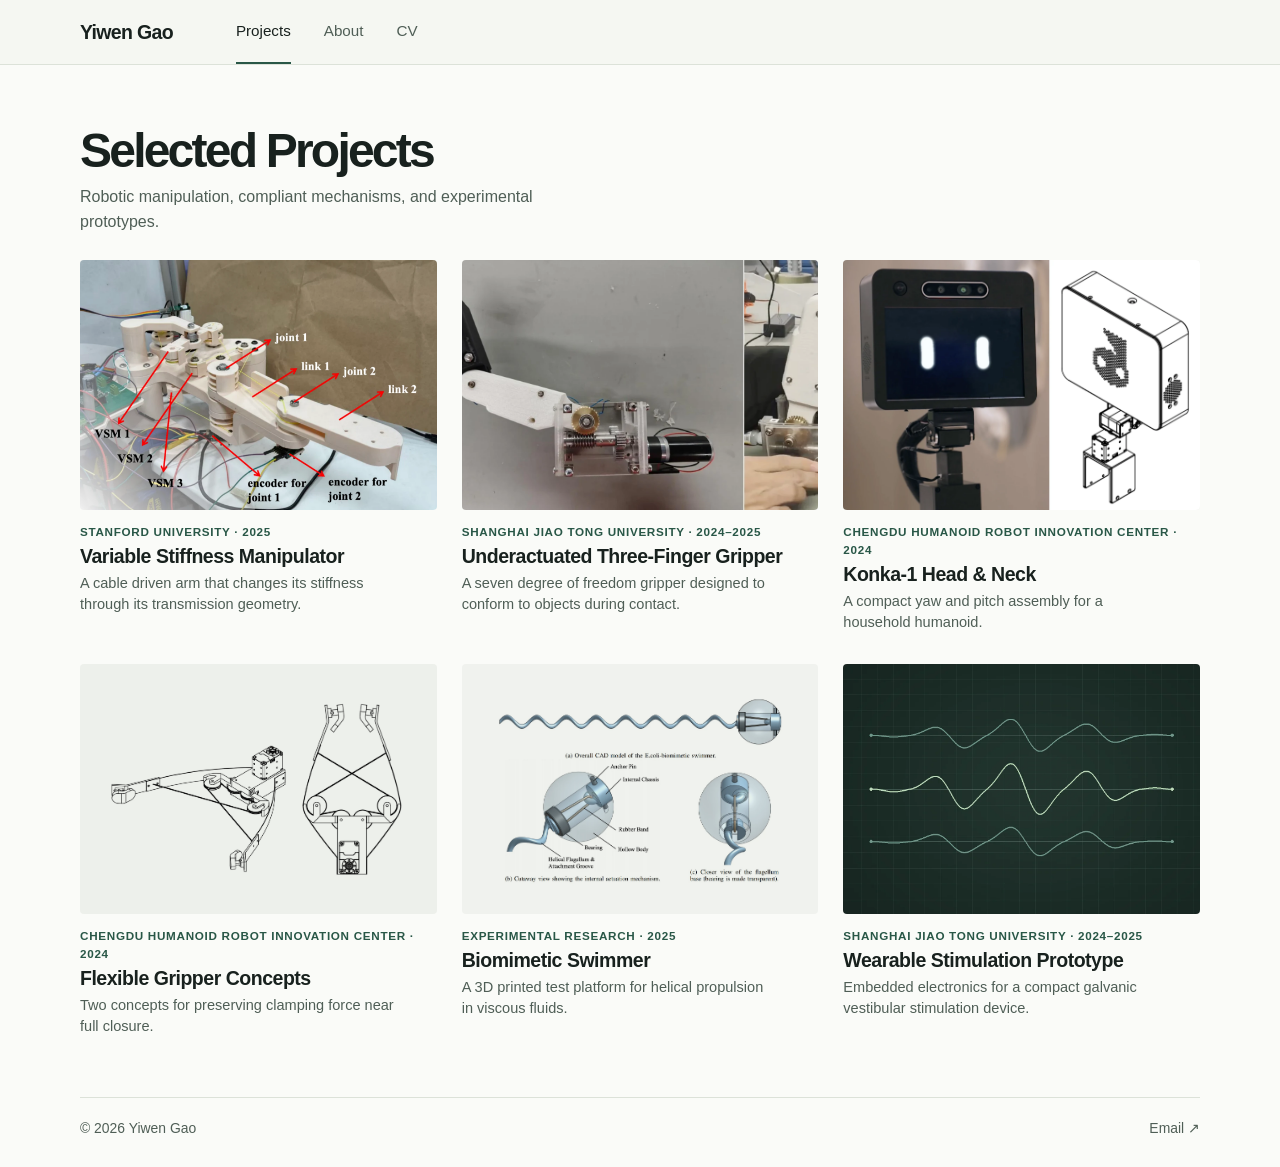
==== index.html @ 22a14920 "Publish Yiwen Gao’s engineering portfolio" ====
<!doctype html>
<html lang="en">
<head>
  <meta charset="utf-8">
  <meta name="viewport" content="width=device-width, initial-scale=1">
  <meta name="description" content="Engineering portfolio of Yiwen Gao, a Penn MEAM graduate student working on robotic manipulation, compliant mechanisms, and experimental prototypes.">
  <meta name="theme-color" content="#fafbf8">
  <title>Yiwen Gao — Projects</title>
  <link rel="icon" href="icon.png" type="image/png">
  <link rel="stylesheet" href="style.css">
</head>
<body>
  <a href="#main" class="skip">Skip to content</a>
  <header class="site-header">
    <div class="wrap header-inner">
      <a class="brand" href="index.html">Yiwen Gao</a>
      <nav aria-label="Main navigation"><a href="index.html" aria-current="page">Projects</a><a href="about.html">About</a><a href="cv.html">CV</a></nav>
    </div>
  </header>
  <main id="main" class="wrap">
    <section class="intro" aria-labelledby="home-title">
      <h1 id="home-title">Selected Projects</h1>
      <p>Robotic manipulation, compliant mechanisms, and experimental prototypes.</p>
    </section>
    <ul class="project-grid" role="list">
      <li class="tile tile-variable-stiffness">
        <a class="tile-link" href="variable-stiffness.html">
          <span class="tile-media"><img src="vsm-prototype.webp" alt="" decoding="async"><span class="tile-arrow" aria-hidden="true">↗</span></span>
          <span class="tile-meta">Stanford University · 2025</span>
          <h2>Variable Stiffness Manipulator</h2>
          <p>A cable driven arm that changes its stiffness through its transmission geometry.</p>
        </a>
      </li><li class="tile tile-underactuated-gripper">
        <a class="tile-link" href="underactuated-gripper.html">
          <span class="tile-media"><img src="underactuated-finger.webp" alt="" decoding="async"><span class="tile-arrow" aria-hidden="true">↗</span></span>
          <span class="tile-meta">Shanghai Jiao Tong University · 2024–2025</span>
          <h2>Underactuated Three-Finger Gripper</h2>
          <p>A seven degree of freedom gripper designed to conform to objects during contact.</p>
        </a>
      </li><li class="tile tile-konka-head">
        <a class="tile-link" href="konka-head.html">
          <span class="tile-media"><img src="konka-head.webp" alt="" decoding="async"><span class="tile-arrow" aria-hidden="true">↗</span></span>
          <span class="tile-meta">Chengdu Humanoid Robot Innovation Center · 2024</span>
          <h2>Konka-1 Head &amp; Neck</h2>
          <p>A compact yaw and pitch assembly for a household humanoid.</p>
        </a>
      </li><li class="tile tile-flexible-gripper">
        <a class="tile-link" href="flexible-gripper.html">
          <span class="tile-media"><img src="fin-ray-tendon.webp" alt="" decoding="async"><span class="tile-arrow" aria-hidden="true">↗</span></span>
          <span class="tile-meta">Chengdu Humanoid Robot Innovation Center · 2024</span>
          <h2>Flexible Gripper Concepts</h2>
          <p>Two concepts for preserving clamping force near full closure.</p>
        </a>
      </li><li class="tile tile-biomimetic-swimmer">
        <a class="tile-link" href="biomimetic-swimmer.html">
          <span class="tile-media"><img src="swimmer-design.webp" alt="" decoding="async"><span class="tile-arrow" aria-hidden="true">↗</span></span>
          <span class="tile-meta">Experimental research · 2025</span>
          <h2>Biomimetic Swimmer</h2>
          <p>A 3D printed test platform for helical propulsion in viscous fluids.</p>
        </a>
      </li><li class="tile tile-wearable-stimulation">
        <a class="tile-link" href="wearable-stimulation.html">
          <span class="tile-media"><img src="wearable-signal.webp" alt="" decoding="async"><span class="tile-arrow" aria-hidden="true">↗</span></span>
          <span class="tile-meta">Shanghai Jiao Tong University · 2024–2025</span>
          <h2>Wearable Stimulation Prototype</h2>
          <p>Embedded electronics for a compact galvanic vestibular stimulation device.</p>
        </a>
      </li>
    </ul></main>
  <footer class="wrap footer">
    <span>© 2026 Yiwen Gao</span>
    <a href="mailto:gyiwen618@gmail.com">Email <span aria-hidden="true">↗</span></a>
  </footer>
</body>
</html>
---- style.css ----
:root {
  color-scheme: light;
  --paper: #fafbf8;
  --ink: #18211e;
  --muted: #4f5e56;
  --rule: #dce2d9;
  --accent: #295747;
  --surface: #eef1eb;
  --font: "Inter", -apple-system, BlinkMacSystemFont, "Segoe UI", sans-serif;
}
*, *::before, *::after { box-sizing: border-box; }
body { margin: 0; background: var(--paper); color: var(--ink); font: 16px/1.55 var(--font); }
a { color: inherit; text-underline-offset: .2em; }
a:focus-visible { outline: 2px solid var(--accent); outline-offset: 4px; }
img { display: block; max-width: 100%; }
.wrap { width: min(1120px, calc(100% - 72px)); margin-inline: auto; }
.skip { position: absolute; left: 12px; top: 12px; padding: 8px 16px; background: white; transform: translateY(-150%); z-index: 5; }
.skip:focus { transform: translateY(0); }
.site-header { border-bottom: 1px solid var(--rule); background: #f5f7f2; }
.header-inner { display: flex; align-items: center; gap: clamp(20px, 5vw, 63px); min-height: 62px; }
.brand { font-size: 1.22rem; font-weight: 690; letter-spacing: -.035em; text-decoration: none; white-space: nowrap; }
nav { display: flex; gap: clamp(16px, 3vw, 33px); align-items: stretch; }
nav a { display: inline-flex; align-items: center; padding-block: 19px; text-decoration: none; color: var(--muted); font-size: .95rem; border-bottom: 2px solid transparent; }
nav a[aria-current] { color: var(--ink); border-color: var(--accent); }
nav a:hover, footer a:hover, .back:hover, .project-next a:hover, .about-links a:hover { color: var(--accent); }
.intro { padding-block: clamp(32px, 5.6vw, 61px) 25px; }
h1, h2, h3, p { margin: 0; }
h1 { font-size: clamp(2.18rem, 5vw, 3.55rem); line-height: 1.06; letter-spacing: -.058em; font-weight: 680; }
.intro h1 { font-size: clamp(2.05rem, 4vw, 3rem); }
.intro p { margin-top: 9px; color: var(--muted); max-width: 56ch; }
.project-grid { list-style: none; padding: 0; margin: 0; display: grid; grid-template-columns: repeat(3, minmax(0, 1fr)); gap: 31px 25px; }
.tile-link { text-decoration: none; display: block; border-radius: 4px; height: 100%; }
.tile-media { position: relative; display: block; overflow: hidden; background: var(--surface); aspect-ratio: 10 / 7; border-radius: 4px; }
.tile-media img { width: 100%; height: 100%; object-fit: cover; transition: transform 240ms ease; }
.tile-underactuated-gripper .tile-media img { object-position: 28% center; }
.tile-konka-head .tile-media img { object-position: 35% center; }
.tile-flexible-gripper .tile-media img, .tile-biomimetic-swimmer .tile-media img { object-fit: contain; padding: 8%; mix-blend-mode: multiply; }
.tile-flexible-gripper .tile-media { background: #edf0eb; }
.tile-biomimetic-swimmer .tile-media { background: #f0f2ee; }
.tile-arrow { position: absolute; right: 10px; top: 10px; display: grid; place-items: center; width: 34px; height: 34px; color: var(--ink); background: var(--paper); border-radius: 50%; opacity: 0; transform: translateY(4px); transition: opacity 180ms ease, transform 180ms ease; }
.tile-link:hover .tile-arrow, .tile-link:focus-visible .tile-arrow { opacity: 1; transform: translateY(0); }
.tile-link:hover img { transform: scale(1.025); }
.tile-link:hover h2 { text-decoration: underline; }
.tile-meta, .eyebrow { display: block; color: var(--accent); font-size: .73rem; font-weight: 660; letter-spacing: .06em; text-transform: uppercase; }
.tile-meta { margin: 13px 0 4px; }
.tile h2 { font-size: 1.22rem; line-height: 1.18; letter-spacing: -.025em; }
.tile p { margin-top: 5px; color: var(--muted); font-size: .91rem; line-height: 1.45; max-width: 39ch; }
.footer { display: flex; justify-content: space-between; align-items: baseline; gap: 12px; margin-top: 60px; padding: 20px 0 27px; border-top: 1px solid var(--rule); color: var(--muted); font-size: .87rem; }
.footer a { text-decoration: none; }
.project, .cv { max-width: 860px; margin-inline: auto; }
.back { display: inline-block; margin: 32px 0 0; text-decoration: none; color: var(--muted); font-size: .92rem; }
.back span { margin-right: 5px; }
.page-head { margin-block: clamp(36px, 6vw, 75px) 30px; }
.project .page-head { margin-top: clamp(19px, 3.7vw, 42px); }
.eyebrow { margin-bottom: 10px; }
.lead { color: var(--muted); max-width: 63ch; margin-top: 13px; font-size: clamp(1rem, 2vw, 1.2rem); }
figure { margin: 0; min-width: 0; }
figure img { border-radius: 4px; width: 100%; background: var(--surface); }
figure a { display: block; }
figure.wide img { max-height: 520px; object-fit: contain; }
figcaption { font-size: .86rem; margin-top: 8px; color: var(--muted); }
.project-section { margin: 38px 0; }
.project-section h2, .cv h2 { font-size: 1.43rem; line-height: 1.23; letter-spacing: -.025em; margin-bottom: 8px; }
.project-section p, .prose p { max-width: 69ch; }
.figures { display: grid; grid-template-columns: 1fr 1fr; align-items: start; gap: 16px; margin-top: 20px; }
.figures.single { grid-template-columns: minmax(0, 1fr); }
.figures img { max-height: 405px; object-fit: contain; }
.credit { color: var(--muted); font-size: .91rem; margin-block: 35px 20px; }
.project-next { border-top: 1px solid var(--rule); padding-top: 18px; display: flex; flex-wrap: wrap; justify-content: space-between; gap: 10px 24px; font-size: .91rem; }
.project-next a, .about-links a { text-decoration: none; }
.about { max-width: 980px; margin-inline: auto; }
.about-grid { display: grid; grid-template-columns: 1.25fr 1fr; align-items: start; gap: 36px; }
.prose p + p { margin-top: 15px; }
.about-links { display: flex; gap: 20px; flex-wrap: wrap; }
.about-links a, .cv-email { color: var(--accent); font-weight: 630; }
.about-figure { padding: 9px 9px 12px; background: var(--surface); border-radius: 5px; }
.about-figure figcaption { padding-inline: 4px; }
.cv-email { display: inline-block; margin-top: 8px; }
.cv section { margin-block: 28px; }
.cv-row { display: flex; align-items: baseline; justify-content: space-between; gap: 12px; border-top: 1px solid var(--rule); padding: 10px 0; }
.cv-row h3 { font-size: 1rem; }
.cv-row h3 a { text-decoration: none; }
.cv-row a:hover { text-decoration: underline; }
.cv-row p, .cv-row > span { color: var(--muted); font-size: .91rem; }
.cv-row > span { flex-shrink: 0; }
.plain { margin: 0; padding-left: 19px; }
.plain li + li { margin-top: 4px; }
@media (max-width: 960px) {
  .wrap { width: calc(100% - 52px); }
  .project-grid { grid-template-columns: repeat(2, minmax(0, 1fr)); }
}
@media (max-width: 580px) {
  .wrap { width: calc(100% - 36px); }
  .header-inner { min-height: 54px; justify-content: space-between; gap: 12px; }
  .brand { font-size: 1.08rem; }
  nav { gap: 13px; }
  nav a { padding-block: 15px; font-size: .86rem; }
  .project-grid, .figures, .about-grid { grid-template-columns: minmax(0, 1fr); }
  .project-grid { gap: 24px; }
  .about-grid { gap: 22px; }
  .tile-media { aspect-ratio: 10 / 6.6; }
  .cv-row { flex-direction: column; gap: 3px; }
  .footer { margin-top: 38px; }
}
@media (prefers-reduced-motion: reduce) {
  *, *::before, *::after { transition: none !important; }
}
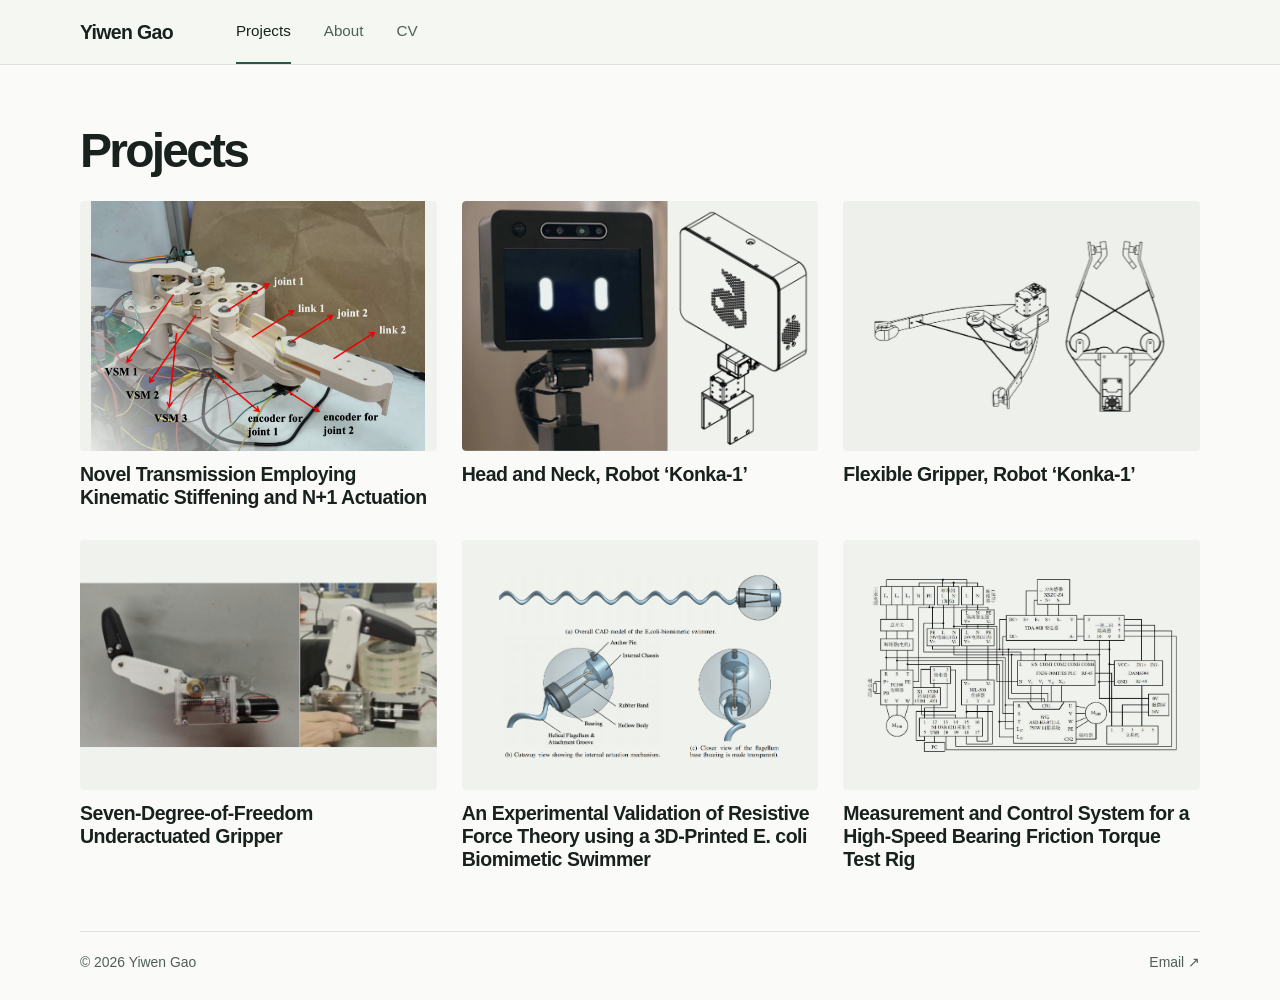
==== commit 43680f6a: "Match project pages to portfolio and add undergraduate thesis" ====
--- a/index.html
+++ b/index.html
@@ -3,9 +3,9 @@
 <head>
   <meta charset="utf-8">
   <meta name="viewport" content="width=device-width, initial-scale=1">
-  <meta name="description" content="Engineering portfolio of Yiwen Gao, a Penn MEAM graduate student working on robotic manipulation, compliant mechanisms, and experimental prototypes.">
+  <meta name="description" content="Engineering portfolio of Yiwen Gao.">
   <meta name="theme-color" content="#fafbf8">
-  <title>Yiwen Gao — Projects</title>
+  <title>Projects — Yiwen Gao</title>
   <link rel="icon" href="icon.png" type="image/png">
   <link rel="stylesheet" href="style.css">
 </head>
@@ -18,58 +18,45 @@
     </div>
   </header>
   <main id="main" class="wrap">
-    <section class="intro" aria-labelledby="home-title">
-      <h1 id="home-title">Selected Projects</h1>
-      <p>Robotic manipulation, compliant mechanisms, and experimental prototypes.</p>
-    </section>
+    <section class="intro" aria-labelledby="home-title"><h1 id="home-title">Projects</h1></section>
     <ul class="project-grid" role="list">
       <li class="tile tile-variable-stiffness">
         <a class="tile-link" href="variable-stiffness.html">
           <span class="tile-media"><img src="vsm-prototype.webp" alt="" decoding="async"><span class="tile-arrow" aria-hidden="true">↗</span></span>
-          <span class="tile-meta">Stanford University · 2025</span>
-          <h2>Variable Stiffness Manipulator</h2>
-          <p>A cable driven arm that changes its stiffness through its transmission geometry.</p>
+          <h2>Novel Transmission Employing Kinematic Stiffening and N+1 Actuation</h2>
         </a>
-      </li><li class="tile tile-underactuated-gripper">
+      </li>
+      <li class="tile tile-konka-head">
+        <a class="tile-link" href="konka-head.html">
+          <span class="tile-media"><img src="konka-head.webp" alt="" decoding="async"><span class="tile-arrow" aria-hidden="true">↗</span></span>
+          <h2>Head and Neck, Robot ‘Konka-1’</h2>
+        </a>
+      </li>
+      <li class="tile tile-flexible-gripper">
+        <a class="tile-link" href="flexible-gripper.html">
+          <span class="tile-media"><img src="fin-ray-tendon.webp" alt="" decoding="async"><span class="tile-arrow" aria-hidden="true">↗</span></span>
+          <h2>Flexible Gripper, Robot ‘Konka-1’</h2>
+        </a>
+      </li>
+      <li class="tile tile-underactuated-gripper">
         <a class="tile-link" href="underactuated-gripper.html">
           <span class="tile-media"><img src="underactuated-finger.webp" alt="" decoding="async"><span class="tile-arrow" aria-hidden="true">↗</span></span>
-          <span class="tile-meta">Shanghai Jiao Tong University · 2024–2025</span>
-          <h2>Underactuated Three-Finger Gripper</h2>
-          <p>A seven degree of freedom gripper designed to conform to objects during contact.</p>
+          <h2>Seven-Degree-of-Freedom Underactuated Gripper</h2>
         </a>
-      </li><li class="tile tile-konka-head">
-        <a class="tile-link" href="konka-head.html">
-          <span class="tile-media"><img src="konka-head.webp" alt="" decoding="async"><span class="tile-arrow" aria-hidden="true">↗</span></span>
-          <span class="tile-meta">Chengdu Humanoid Robot Innovation Center · 2024</span>
-          <h2>Konka-1 Head &amp; Neck</h2>
-          <p>A compact yaw and pitch assembly for a household humanoid.</p>
-        </a>
-      </li><li class="tile tile-flexible-gripper">
-        <a class="tile-link" href="flexible-gripper.html">
-          <span class="tile-media"><img src="fin-ray-tendon.webp" alt="" decoding="async"><span class="tile-arrow" aria-hidden="true">↗</span></span>
-          <span class="tile-meta">Chengdu Humanoid Robot Innovation Center · 2024</span>
-          <h2>Flexible Gripper Concepts</h2>
-          <p>Two concepts for preserving clamping force near full closure.</p>
-        </a>
-      </li><li class="tile tile-biomimetic-swimmer">
+      </li>
+      <li class="tile tile-biomimetic-swimmer">
         <a class="tile-link" href="biomimetic-swimmer.html">
           <span class="tile-media"><img src="swimmer-design.webp" alt="" decoding="async"><span class="tile-arrow" aria-hidden="true">↗</span></span>
-          <span class="tile-meta">Experimental research · 2025</span>
-          <h2>Biomimetic Swimmer</h2>
-          <p>A 3D printed test platform for helical propulsion in viscous fluids.</p>
+          <h2>An Experimental Validation of Resistive Force Theory using a 3D-Printed E. coli Biomimetic Swimmer</h2>
         </a>
-      </li><li class="tile tile-wearable-stimulation">
-        <a class="tile-link" href="wearable-stimulation.html">
-          <span class="tile-media"><img src="wearable-signal.webp" alt="" decoding="async"><span class="tile-arrow" aria-hidden="true">↗</span></span>
-          <span class="tile-meta">Shanghai Jiao Tong University · 2024–2025</span>
-          <h2>Wearable Stimulation Prototype</h2>
-          <p>Embedded electronics for a compact galvanic vestibular stimulation device.</p>
+      </li>
+      <li class="tile tile-bearing-test-rig">
+        <a class="tile-link" href="bearing-test-rig.html">
+          <span class="tile-media"><img src="thesis-architecture.webp" alt="" decoding="async"><span class="tile-arrow" aria-hidden="true">↗</span></span>
+          <h2>Measurement and Control System for a High-Speed Bearing Friction Torque Test Rig</h2>
         </a>
       </li>
     </ul></main>
-  <footer class="wrap footer">
-    <span>© 2026 Yiwen Gao</span>
-    <a href="mailto:gyiwen618@gmail.com">Email <span aria-hidden="true">↗</span></a>
-  </footer>
+  <footer class="wrap footer"><span>© 2026 Yiwen Gao</span><a href="mailto:gyiwen618@gmail.com">Email <span aria-hidden="true">↗</span></a></footer>
 </body>
-</html>+</html>
--- a/style.css
+++ b/style.css
@@ -31,7 +31,7 @@
 .project-grid { list-style: none; padding: 0; margin: 0; display: grid; grid-template-columns: repeat(3, minmax(0, 1fr)); gap: 31px 25px; }
 .tile-link { text-decoration: none; display: block; border-radius: 4px; height: 100%; }
 .tile-media { position: relative; display: block; overflow: hidden; background: var(--surface); aspect-ratio: 10 / 7; border-radius: 4px; }
-.tile-media img { width: 100%; height: 100%; object-fit: cover; transition: transform 240ms ease; }
+.tile-media img { width: 100%; height: 100%; object-fit: contain; transition: transform 240ms ease; }
 .tile-underactuated-gripper .tile-media img { object-position: 28% center; }
 .tile-konka-head .tile-media img { object-position: 35% center; }
 .tile-flexible-gripper .tile-media img, .tile-biomimetic-swimmer .tile-media img { object-fit: contain; padding: 8%; mix-blend-mode: multiply; }
@@ -105,3 +105,26 @@
 @media (prefers-reduced-motion: reduce) {
   *, *::before, *::after { transition: none !important; }
 }
+
+.tile h2 { margin-top: 12px; }
+.tile-media { background: #f0f2ee; }
+.tile-media img { mix-blend-mode: multiply; }
+.tile-bearing-test-rig .tile-media img { padding: 6%; }
+.portfolio-project h1 { font-size: clamp(1.92rem, 4.5vw, 3.1rem); line-height: 1.13; }
+.project-byline { font-size: .96rem; color: var(--muted); margin-top: 7px; }
+.project-byline + .project-byline { margin-top: 3px; }
+.project-figure { max-width: 770px; margin: 23px auto; }
+.project-figure img { height: auto; max-height: 590px; object-fit: contain; background: #fff; }
+.project-figure.portrait-figure { max-width: 560px; }
+.project-figure.portrait-figure img { width: auto; max-width: 100%; margin-inline: auto; }
+.project-section h3 { margin-top: 24px; }
+.project-section h4 { margin: 20px 0 8px; }
+.project-section p { margin-block: 10px; }
+.project-section li + li { margin-top: 7px; }
+.on-this-page { display: flex; gap: 24px; border-block: 1px solid var(--rule); }
+.on-this-page a { padding-block: 10px; color: var(--accent); }
+.formula { display: grid; grid-template-columns: 1fr auto; gap: 10px; align-items: center; margin: 16px auto; max-width: 62ch; }
+.thesis-stats { display: grid; grid-template-columns: 1fr 1fr; gap: 16px; margin-block: 24px; }
+.thesis-stats div { border-top: 1px solid var(--rule); padding: 10px 0; }
+.thesis-stats dt { color: var(--muted); font-size: .9rem; }
+.thesis-stats dd { margin: 0; font-size: clamp(1.2rem, 4.5vw, 1.8rem); font-weight: 650; }
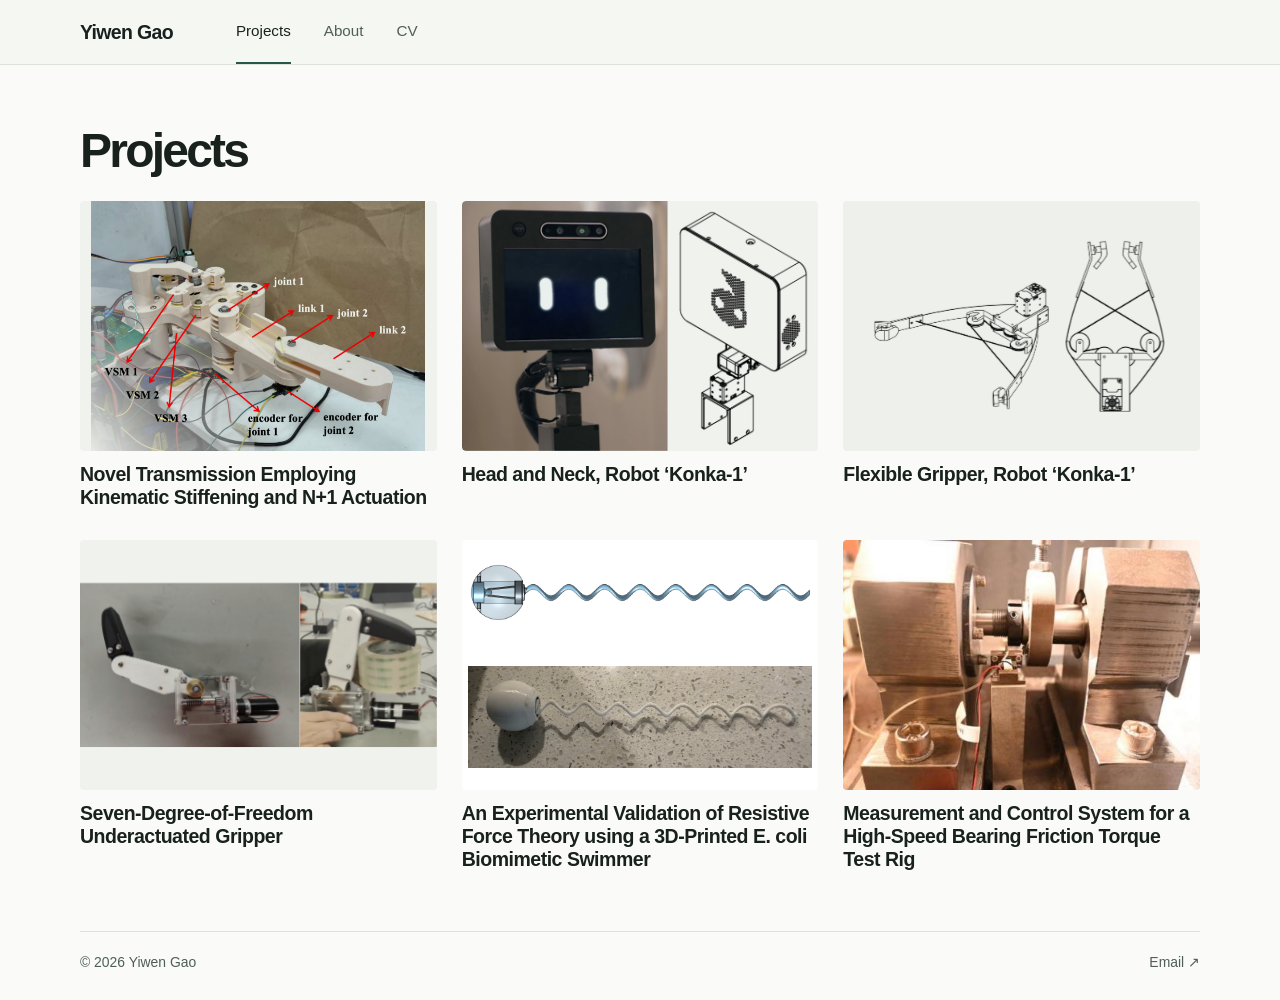
==== commit f691edbd: "Update project covers and add test rig video" ====
--- a/index.html
+++ b/index.html
@@ -46,13 +46,13 @@
       </li>
       <li class="tile tile-biomimetic-swimmer">
         <a class="tile-link" href="biomimetic-swimmer.html">
-          <span class="tile-media"><img src="swimmer-design.webp" alt="" decoding="async"><span class="tile-arrow" aria-hidden="true">↗</span></span>
+          <span class="tile-media"><span class="cover-stack" aria-hidden="true"><img src="swimmer-model.png" alt="" decoding="async"><img src="swimmer-built.jpg" alt="" decoding="async"></span><span class="tile-arrow" aria-hidden="true">↗</span></span>
           <h2>An Experimental Validation of Resistive Force Theory using a 3D-Printed E. coli Biomimetic Swimmer</h2>
         </a>
       </li>
       <li class="tile tile-bearing-test-rig">
         <a class="tile-link" href="bearing-test-rig.html">
-          <span class="tile-media"><img src="thesis-architecture.webp" alt="" decoding="async"><span class="tile-arrow" aria-hidden="true">↗</span></span>
+          <span class="tile-media"><img src="bearing-cover.jpg" alt="" decoding="async"><span class="tile-arrow" aria-hidden="true">↗</span></span>
           <h2>Measurement and Control System for a High-Speed Bearing Friction Torque Test Rig</h2>
         </a>
       </li>
--- a/style.css
+++ b/style.css
@@ -128,3 +128,14 @@
 .thesis-stats div { border-top: 1px solid var(--rule); padding: 10px 0; }
 .thesis-stats dt { color: var(--muted); font-size: .9rem; }
 .thesis-stats dd { margin: 0; font-size: clamp(1.2rem, 4.5vw, 1.8rem); font-weight: 650; }
+
+/* Paired CAD and prototype images are one cover on the swimmer card. */
+.tile-biomimetic-swimmer .tile-media { background: #fff; }
+.tile-media .cover-stack { display: grid; grid-template-rows: 42% 58%; width: 100%; height: 100%; overflow: hidden; }
+.tile-media .cover-stack img { width: 100%; height: 100%; object-fit: contain; padding: 3px 6px; mix-blend-mode: normal; }
+.tile-bearing-test-rig .tile-media img { padding: 0; object-fit: cover; mix-blend-mode: normal; }
+.project-cover-pair { display: grid; grid-template-rows: auto auto; gap: 12px; margin: 20px auto 32px; width: min(100%, 780px); }
+.project-cover-pair img { display: block; width: 100%; height: auto; max-height: 280px; object-fit: contain; background: #fff; border-radius: 4px; }
+.bearing-cover-figure { width: min(100%, 750px); }
+.bearing-cover-figure img { width: 100%; max-height: 520px; object-fit: cover; }
+.project-video { display: block; width: 100%; max-height: 560px; background: #111; border-radius: 4px; }
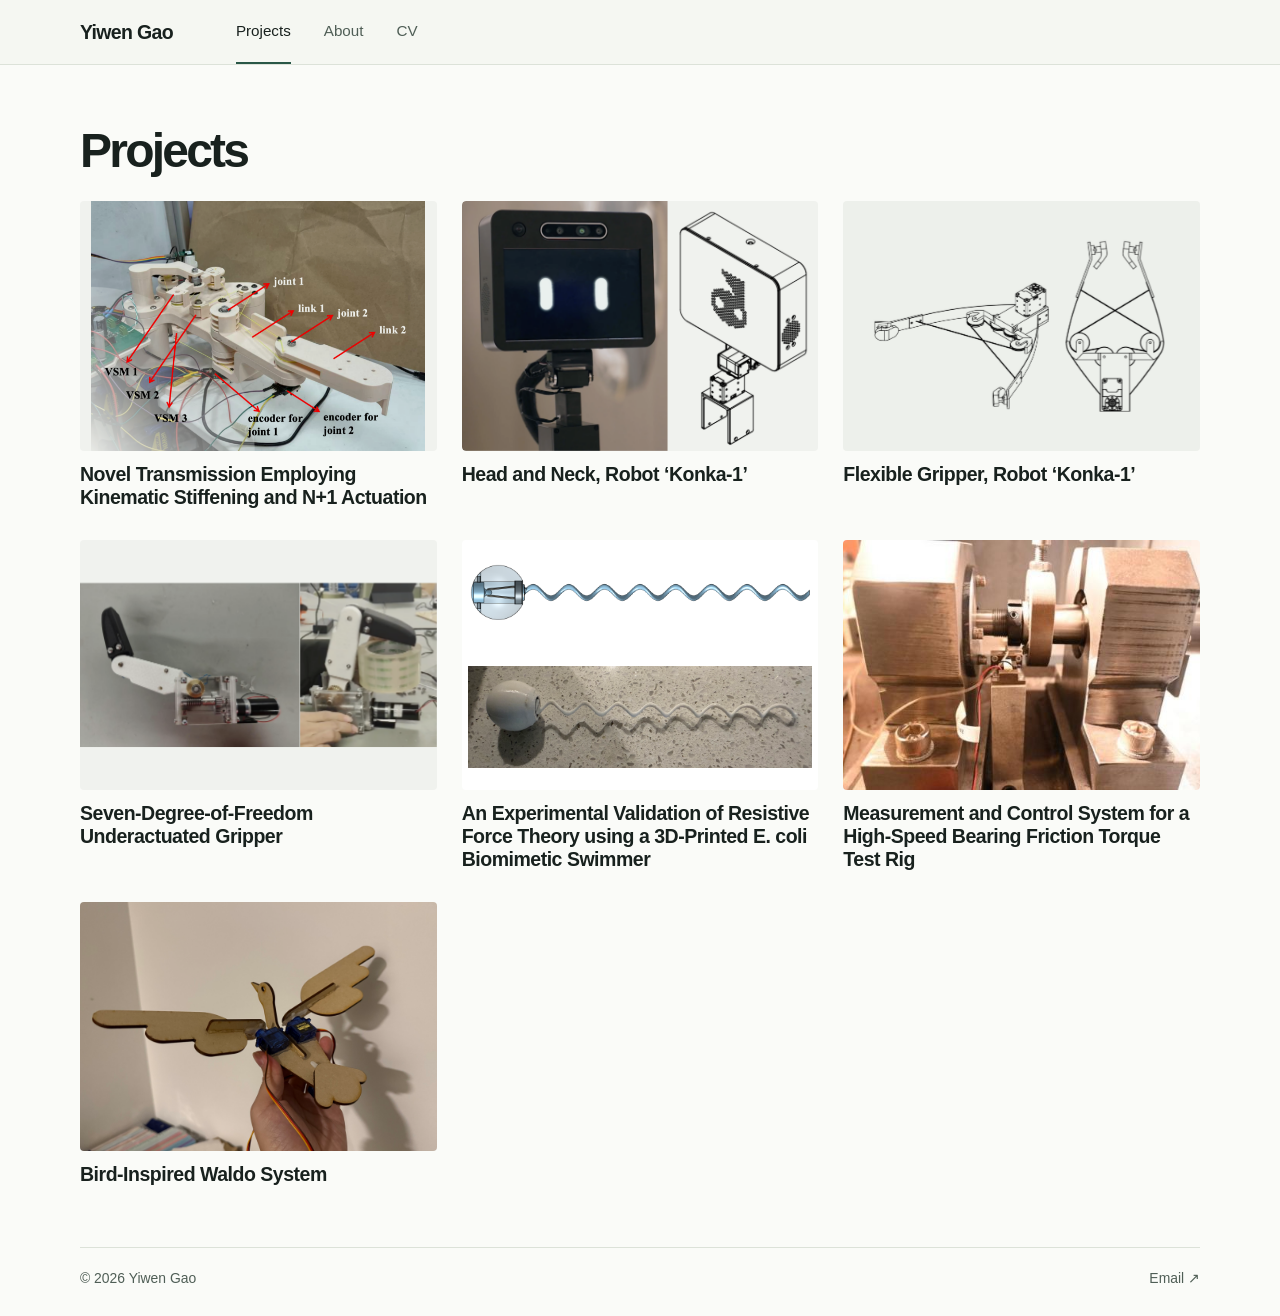
==== commit 8452e4a9: "Add bird-inspired Waldo project and gripper videos" ====
--- a/index.html
+++ b/index.html
@@ -56,6 +56,12 @@
           <h2>Measurement and Control System for a High-Speed Bearing Friction Torque Test Rig</h2>
         </a>
       </li>
+      <li class="tile tile-bird-waldo">
+        <a class="tile-link" href="bird-waldo.html">
+          <span class="tile-media"><img src="bird-waldo-prototype.jpg" alt="" decoding="async"><span class="tile-arrow" aria-hidden="true">↗</span></span>
+          <h2>Bird-Inspired Waldo System</h2>
+        </a>
+      </li>
     </ul></main>
   <footer class="wrap footer"><span>© 2026 Yiwen Gao</span><a href="mailto:gyiwen618@gmail.com">Email <span aria-hidden="true">↗</span></a></footer>
 </body>
--- a/style.css
+++ b/style.css
@@ -139,3 +139,7 @@
 .bearing-cover-figure { width: min(100%, 750px); }
 .bearing-cover-figure img { width: 100%; max-height: 520px; object-fit: cover; }
 .project-video { display: block; width: 100%; max-height: 560px; background: #111; border-radius: 4px; }
+
+.tile-bird-waldo .tile-media img { object-fit: cover; mix-blend-mode: normal; }
+.portrait-video { max-width: 420px; margin-inline: auto; }
+.project-video + p { margin-top: 24px; }
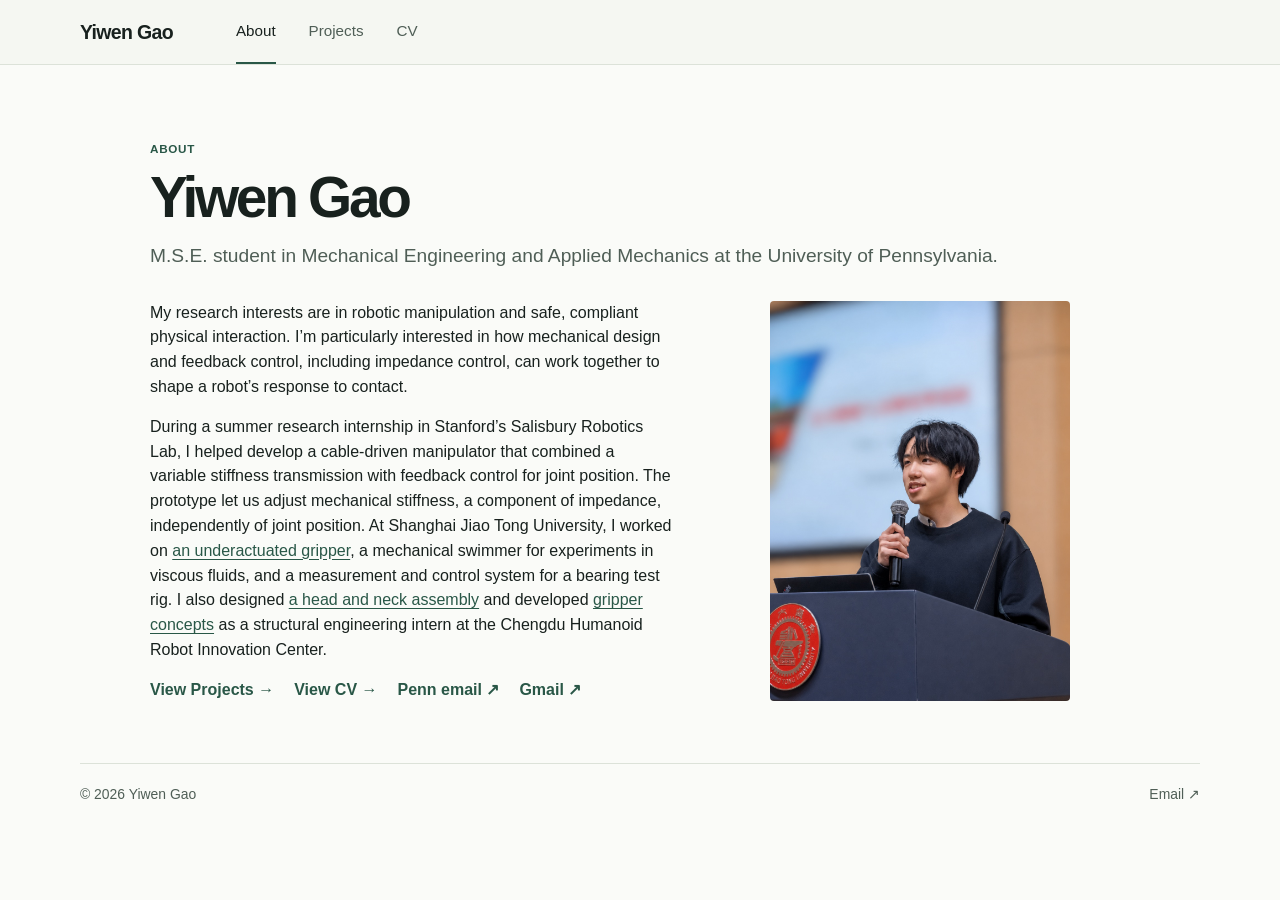
==== commit 604ac899: "Make About the homepage and update portfolio navigation" ====
--- a/index.html
+++ b/index.html
@@ -3,9 +3,10 @@
 <head>
   <meta charset="utf-8">
   <meta name="viewport" content="width=device-width, initial-scale=1">
-  <meta name="description" content="Engineering portfolio of Yiwen Gao.">
+  <meta name="description" content="Engineering portfolio of Yiwen Gao, a Penn MEAM graduate student interested in robotic manipulation, impedance control, and safe physical interaction.">
   <meta name="theme-color" content="#fafbf8">
-  <title>Projects — Yiwen Gao</title>
+  <title>Yiwen Gao — About</title>
+  <link rel="canonical" href="https://gyiwen618.github.io/">
   <link rel="icon" href="icon.png" type="image/png">
   <link rel="stylesheet" href="style.css">
 </head>
@@ -13,56 +14,31 @@
   <a href="#main" class="skip">Skip to content</a>
   <header class="site-header">
     <div class="wrap header-inner">
-      <a class="brand" href="index.html">Yiwen Gao</a>
-      <nav aria-label="Main navigation"><a href="index.html" aria-current="page">Projects</a><a href="about.html">About</a><a href="cv.html">CV</a></nav>
+      <a class="brand" href="./">Yiwen Gao</a>
+      <nav aria-label="Main navigation"><a href="./" aria-current="page">About</a><a href="projects.html">Projects</a><a href="cv.html">CV</a></nav>
     </div>
   </header>
   <main id="main" class="wrap">
-    <section class="intro" aria-labelledby="home-title"><h1 id="home-title">Projects</h1></section>
-    <ul class="project-grid" role="list">
-      <li class="tile tile-variable-stiffness">
-        <a class="tile-link" href="variable-stiffness.html">
-          <span class="tile-media"><img src="vsm-prototype.webp" alt="" decoding="async"><span class="tile-arrow" aria-hidden="true">↗</span></span>
-          <h2>Novel Transmission Employing Kinematic Stiffening and N+1 Actuation</h2>
-        </a>
-      </li>
-      <li class="tile tile-konka-head">
-        <a class="tile-link" href="konka-head.html">
-          <span class="tile-media"><img src="konka-head.webp" alt="" decoding="async"><span class="tile-arrow" aria-hidden="true">↗</span></span>
-          <h2>Head and Neck, Robot ‘Konka-1’</h2>
-        </a>
-      </li>
-      <li class="tile tile-flexible-gripper">
-        <a class="tile-link" href="flexible-gripper.html">
-          <span class="tile-media"><img src="fin-ray-tendon.webp" alt="" decoding="async"><span class="tile-arrow" aria-hidden="true">↗</span></span>
-          <h2>Flexible Gripper, Robot ‘Konka-1’</h2>
-        </a>
-      </li>
-      <li class="tile tile-underactuated-gripper">
-        <a class="tile-link" href="underactuated-gripper.html">
-          <span class="tile-media"><img src="underactuated-finger.webp" alt="" decoding="async"><span class="tile-arrow" aria-hidden="true">↗</span></span>
-          <h2>Seven-Degree-of-Freedom Underactuated Gripper</h2>
-        </a>
-      </li>
-      <li class="tile tile-biomimetic-swimmer">
-        <a class="tile-link" href="biomimetic-swimmer.html">
-          <span class="tile-media"><span class="cover-stack" aria-hidden="true"><img src="swimmer-model.png" alt="" decoding="async"><img src="swimmer-built.jpg" alt="" decoding="async"></span><span class="tile-arrow" aria-hidden="true">↗</span></span>
-          <h2>An Experimental Validation of Resistive Force Theory using a 3D-Printed E. coli Biomimetic Swimmer</h2>
-        </a>
-      </li>
-      <li class="tile tile-bearing-test-rig">
-        <a class="tile-link" href="bearing-test-rig.html">
-          <span class="tile-media"><img src="bearing-cover.jpg" alt="" decoding="async"><span class="tile-arrow" aria-hidden="true">↗</span></span>
-          <h2>Measurement and Control System for a High-Speed Bearing Friction Torque Test Rig</h2>
-        </a>
-      </li>
-      <li class="tile tile-bird-waldo">
-        <a class="tile-link" href="bird-waldo.html">
-          <span class="tile-media"><img src="bird-waldo-prototype.jpg" alt="" decoding="async"><span class="tile-arrow" aria-hidden="true">↗</span></span>
-          <h2>Bird-Inspired Waldo System</h2>
-        </a>
-      </li>
-    </ul></main>
-  <footer class="wrap footer"><span>© 2026 Yiwen Gao</span><a href="mailto:gyiwen618@gmail.com">Email <span aria-hidden="true">↗</span></a></footer>
+    <article class="about">
+      <header class="page-head">
+        <p class="eyebrow">About</p>
+        <h1>Yiwen Gao</h1>
+        <p class="lead">M.S.E. student in Mechanical Engineering and Applied Mechanics at the University&nbsp;of&nbsp;Pennsylvania.</p>
+      </header>
+      <div class="about-grid">
+        <div class="prose">
+          <p>My research interests are in robotic manipulation and safe, compliant physical interaction. I’m particularly interested in how mechanical design and feedback control, including impedance control, can work together to shape a robot’s response to contact.</p>
+          <p>During a summer research internship in Stanford’s Salisbury Robotics Lab, I helped develop a cable-driven manipulator that combined a variable stiffness transmission with feedback control for joint position. The prototype let us adjust mechanical stiffness, a component of impedance, independently of joint position. At Shanghai Jiao Tong University, I worked on <a href="underactuated-gripper.html">an underactuated gripper</a>, a mechanical swimmer for experiments in viscous fluids, and a measurement and control system for a bearing test rig. I also designed <a href="konka-head.html">a head and neck assembly</a> and developed <a href="flexible-gripper.html">gripper concepts</a> as a structural engineering intern at the Chengdu Humanoid Robot Innovation Center.</p>
+          <p class="about-links"><a href="projects.html">View Projects <span aria-hidden="true">→</span></a><a href="cv.html">View CV <span aria-hidden="true">→</span></a><a href="mailto:gyiwen@engineering.upenn.edu">Penn email <span aria-hidden="true">↗</span></a><a href="mailto:gyiwen618@gmail.com">Gmail <span aria-hidden="true">↗</span></a></p>
+        </div>
+        <figure class="about-portrait">
+          <img src="yiwen-gao-speaking.jpg" alt="Yiwen Gao speaking at a lectern" width="1086" height="1448">
+        </figure>
+      </div>
+    </article></main>
+  <footer class="wrap footer">
+    <span>© 2026 Yiwen Gao</span>
+    <a href="mailto:gyiwen618@gmail.com">Email <span aria-hidden="true">↗</span></a>
+  </footer>
 </body>
 </html>
--- a/style.css
+++ b/style.css
@@ -47,7 +47,8 @@
 .tile p { margin-top: 5px; color: var(--muted); font-size: .91rem; line-height: 1.45; max-width: 39ch; }
 .footer { display: flex; justify-content: space-between; align-items: baseline; gap: 12px; margin-top: 60px; padding: 20px 0 27px; border-top: 1px solid var(--rule); color: var(--muted); font-size: .87rem; }
 .footer a { text-decoration: none; }
-.project, .cv { max-width: 860px; margin-inline: auto; }
+.project { max-width: 1080px; margin-inline: auto; }
+.cv { max-width: 860px; margin-inline: auto; }
 .back { display: inline-block; margin: 32px 0 0; text-decoration: none; color: var(--muted); font-size: .92rem; }
 .back span { margin-right: 5px; }
 .page-head { margin-block: clamp(36px, 6vw, 75px) 30px; }
@@ -61,7 +62,8 @@
 figcaption { font-size: .86rem; margin-top: 8px; color: var(--muted); }
 .project-section { margin: 38px 0; }
 .project-section h2, .cv h2 { font-size: 1.43rem; line-height: 1.23; letter-spacing: -.025em; margin-bottom: 8px; }
-.project-section p, .prose p { max-width: 69ch; }
+.project .lead { max-width: none; }
+.prose p { max-width: 69ch; }
 .figures { display: grid; grid-template-columns: 1fr 1fr; align-items: start; gap: 16px; margin-top: 20px; }
 .figures.single { grid-template-columns: minmax(0, 1fr); }
 .figures img { max-height: 405px; object-fit: contain; }
@@ -69,12 +71,16 @@
 .project-next { border-top: 1px solid var(--rule); padding-top: 18px; display: flex; flex-wrap: wrap; justify-content: space-between; gap: 10px 24px; font-size: .91rem; }
 .project-next a, .about-links a { text-decoration: none; }
 .about { max-width: 980px; margin-inline: auto; }
+.about .lead { max-width: none; text-wrap: pretty; }
+.about .prose a { color: var(--accent); }
 .about-grid { display: grid; grid-template-columns: 1.25fr 1fr; align-items: start; gap: 36px; }
 .prose p + p { margin-top: 15px; }
 .about-links { display: flex; gap: 20px; flex-wrap: wrap; }
 .about-links a, .cv-email { color: var(--accent); font-weight: 630; }
 .about-figure { padding: 9px 9px 12px; background: var(--surface); border-radius: 5px; }
 .about-figure figcaption { padding-inline: 4px; }
+.about-portrait { width: min(100%, 300px); justify-self: center; }
+.about-portrait img { height: auto; }
 .cv-email { display: inline-block; margin-top: 8px; }
 .cv section { margin-block: 28px; }
 .cv-row { display: flex; align-items: baseline; justify-content: space-between; gap: 12px; border-top: 1px solid var(--rule); padding: 10px 0; }
@@ -134,12 +140,13 @@
 .tile-media .cover-stack { display: grid; grid-template-rows: 42% 58%; width: 100%; height: 100%; overflow: hidden; }
 .tile-media .cover-stack img { width: 100%; height: 100%; object-fit: contain; padding: 3px 6px; mix-blend-mode: normal; }
 .tile-bearing-test-rig .tile-media img { padding: 0; object-fit: cover; mix-blend-mode: normal; }
-.project-cover-pair { display: grid; grid-template-rows: auto auto; gap: 12px; margin: 20px auto 32px; width: min(100%, 780px); }
+.project-cover-pair { display: grid; gap: 12px; margin: 20px auto 32px; width: min(100%, 770px); }
+.project-cover-pair figcaption { margin-top: 0; }
 .project-cover-pair img { display: block; width: 100%; height: auto; max-height: 280px; object-fit: contain; background: #fff; border-radius: 4px; }
 .bearing-cover-figure { width: min(100%, 750px); }
 .bearing-cover-figure img { width: 100%; max-height: 520px; object-fit: cover; }
-.project-video { display: block; width: 100%; max-height: 560px; background: #111; border-radius: 4px; }
+.project-video { display: block; width: 100%; max-width: 770px; height: auto; margin-inline: auto; background: #111; border-radius: 4px; }
 
 .tile-bird-waldo .tile-media img { object-fit: cover; mix-blend-mode: normal; }
-.portrait-video { max-width: 420px; margin-inline: auto; }
+.portrait-video { max-width: 315px; }
 .project-video + p { margin-top: 24px; }
